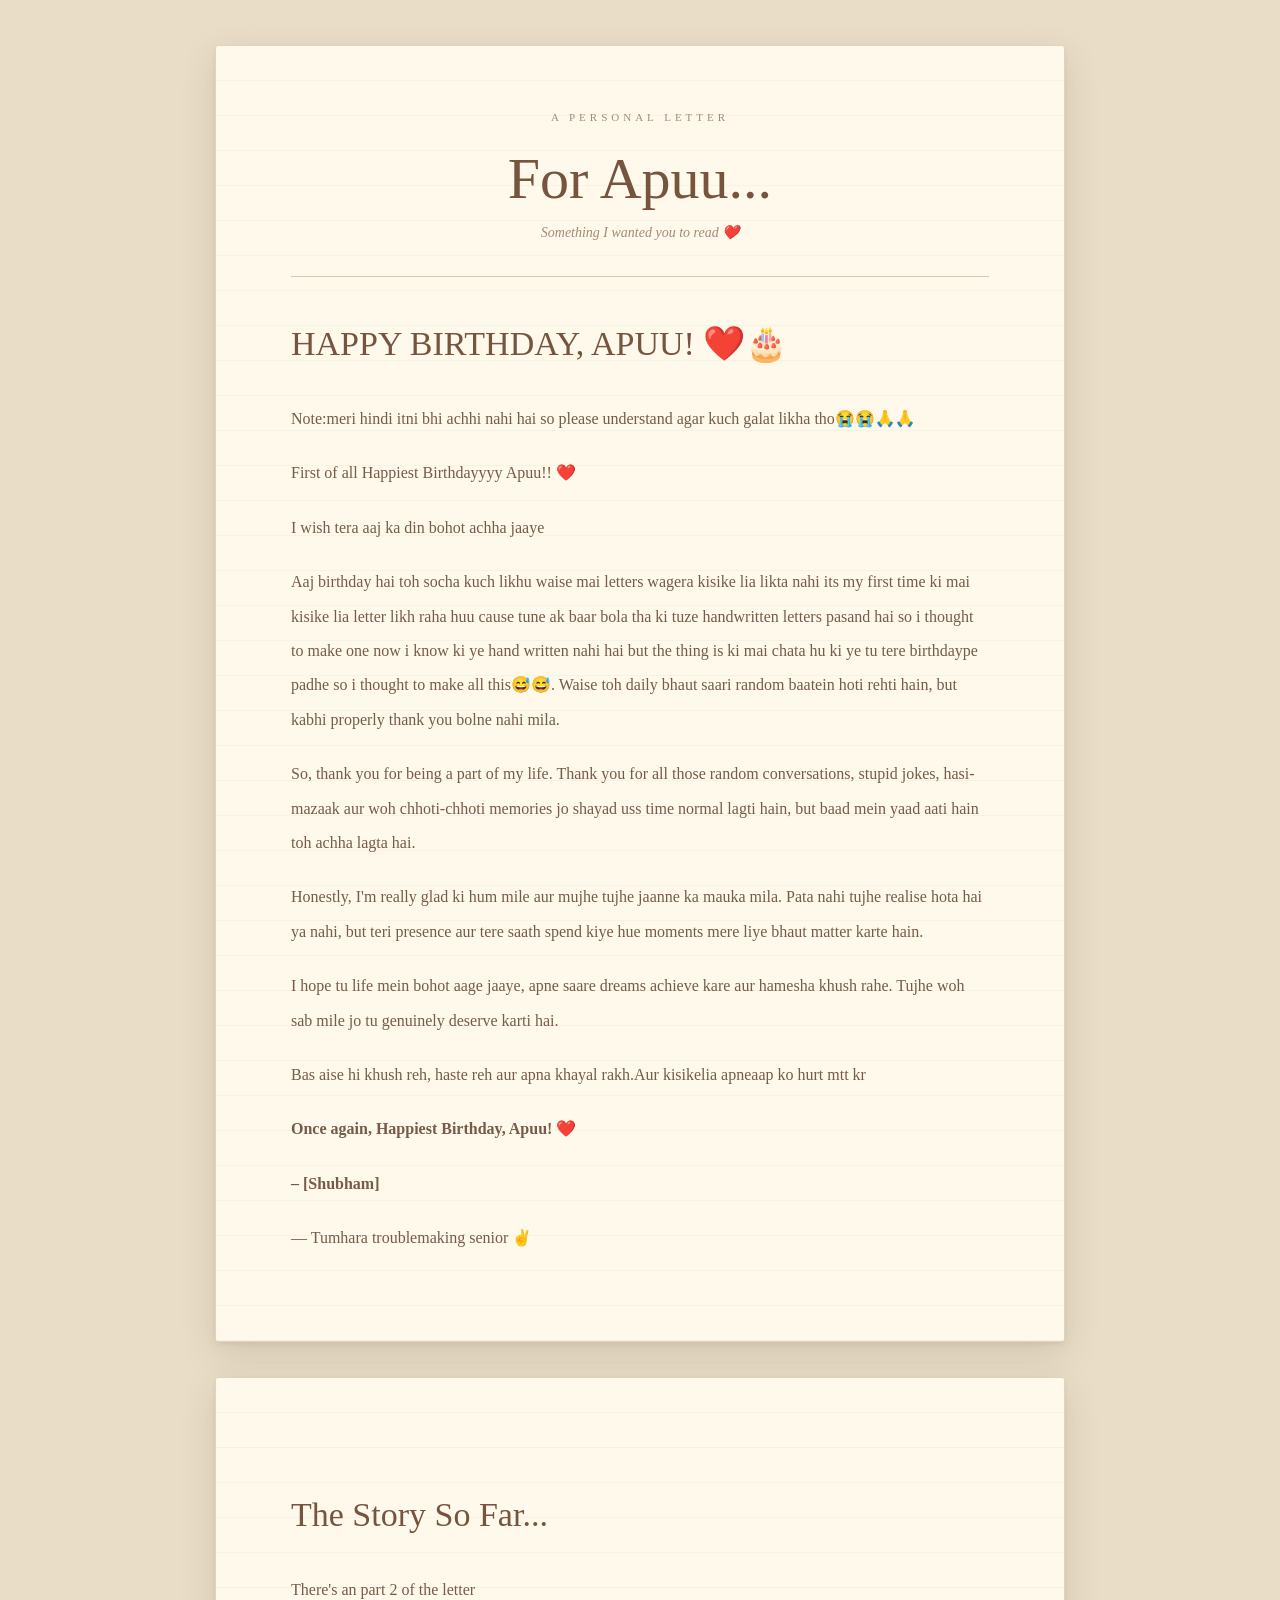
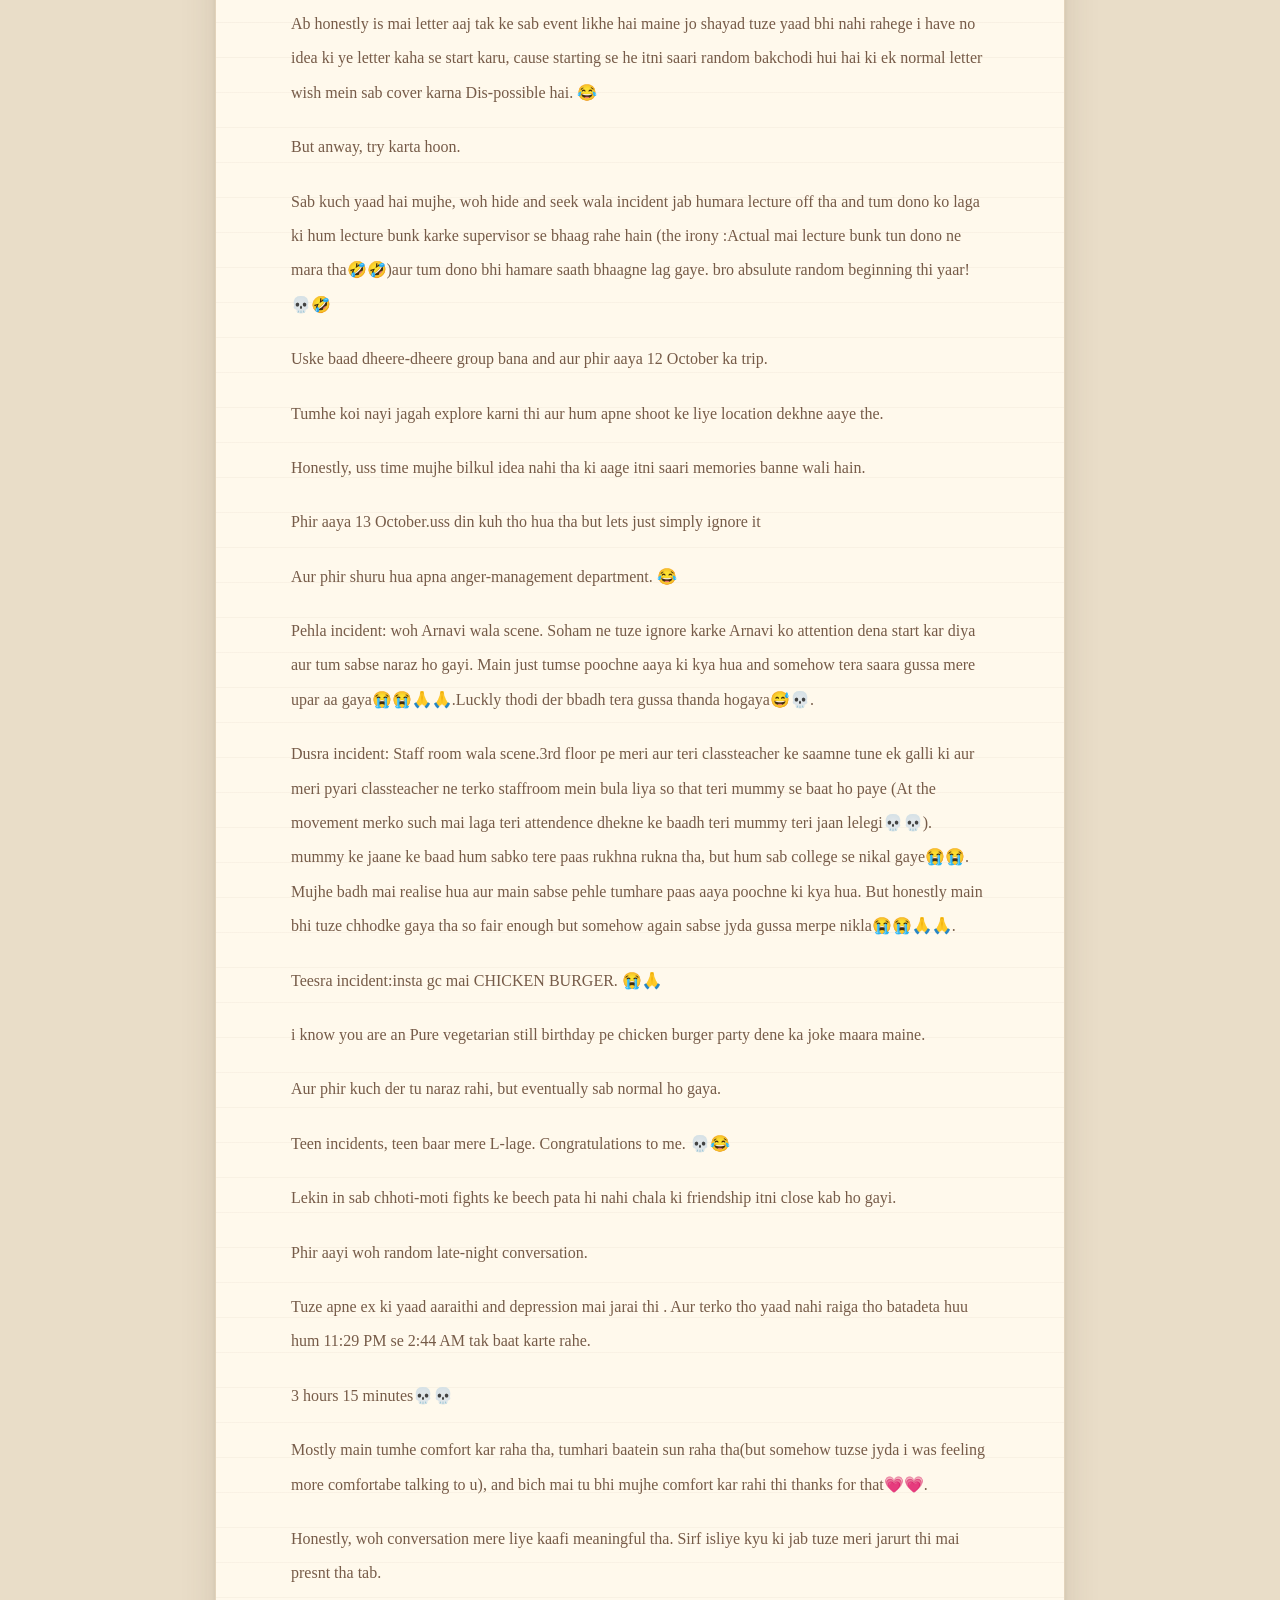
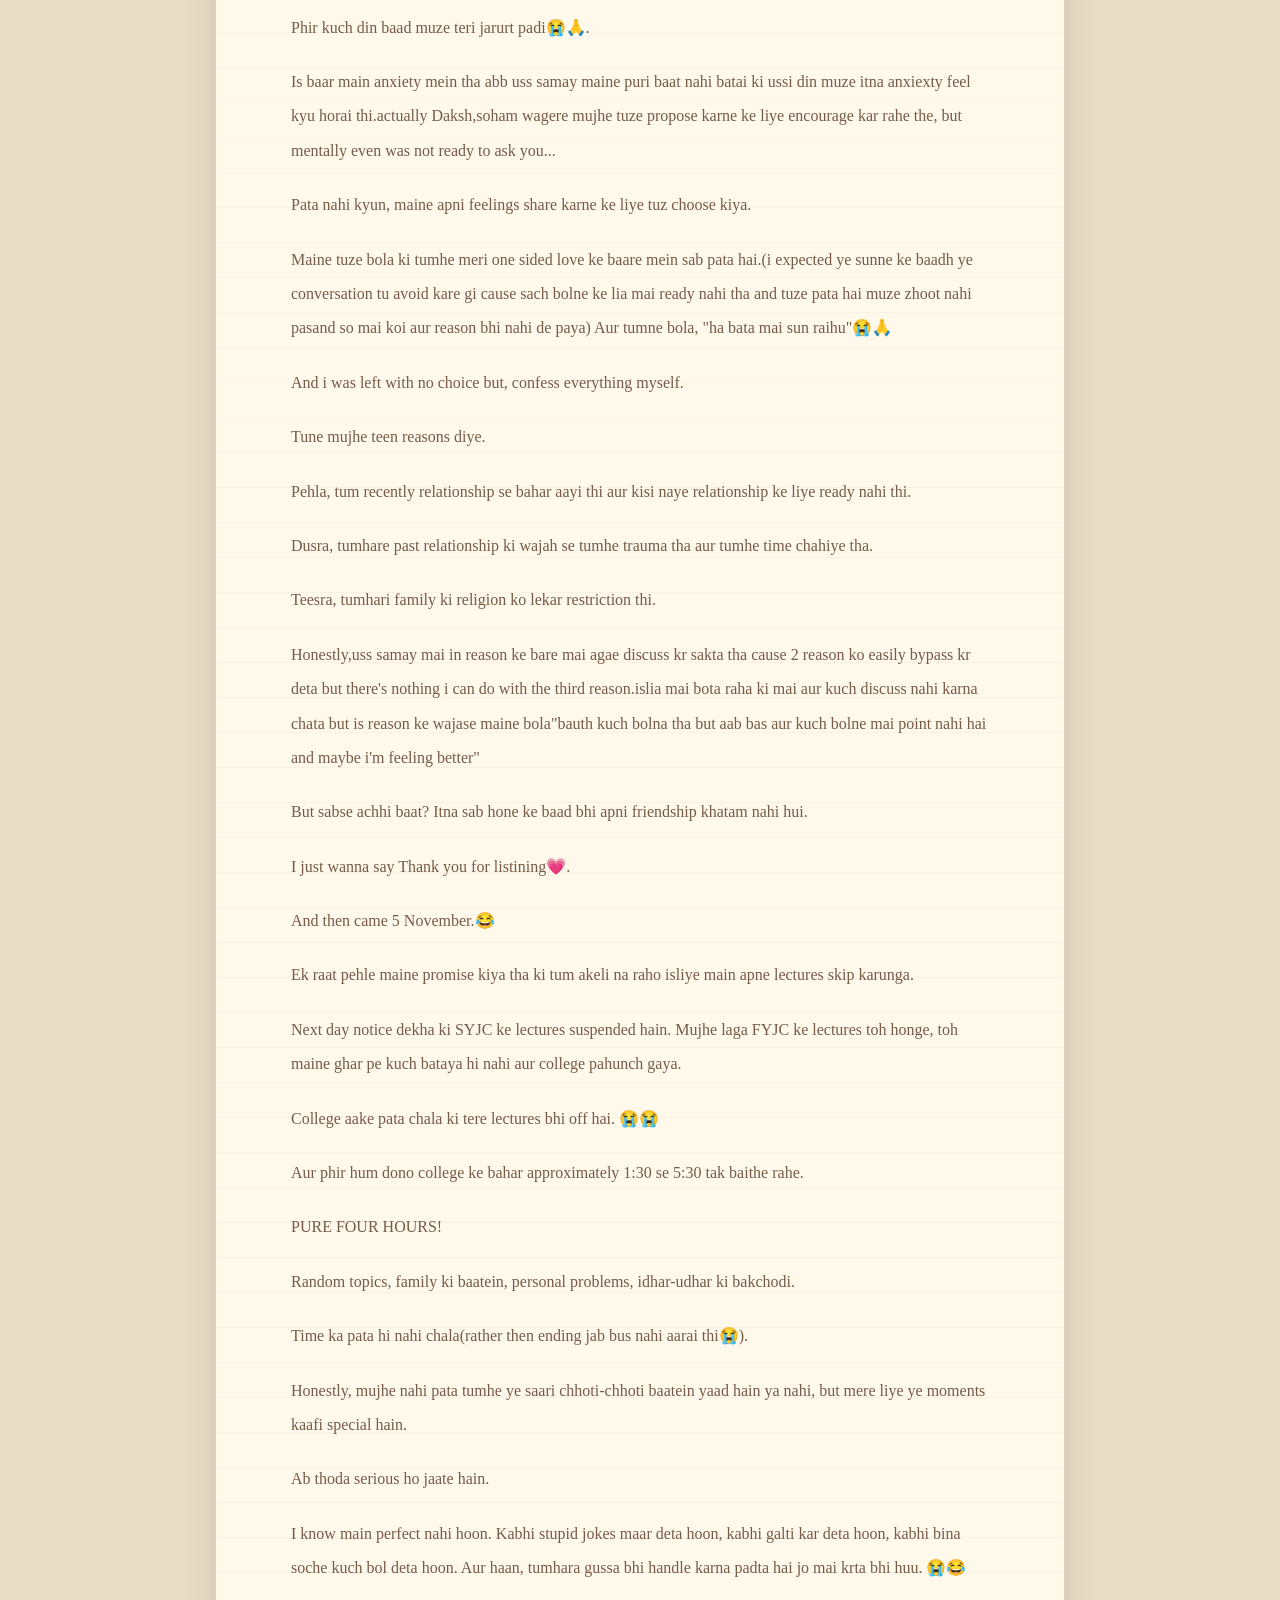
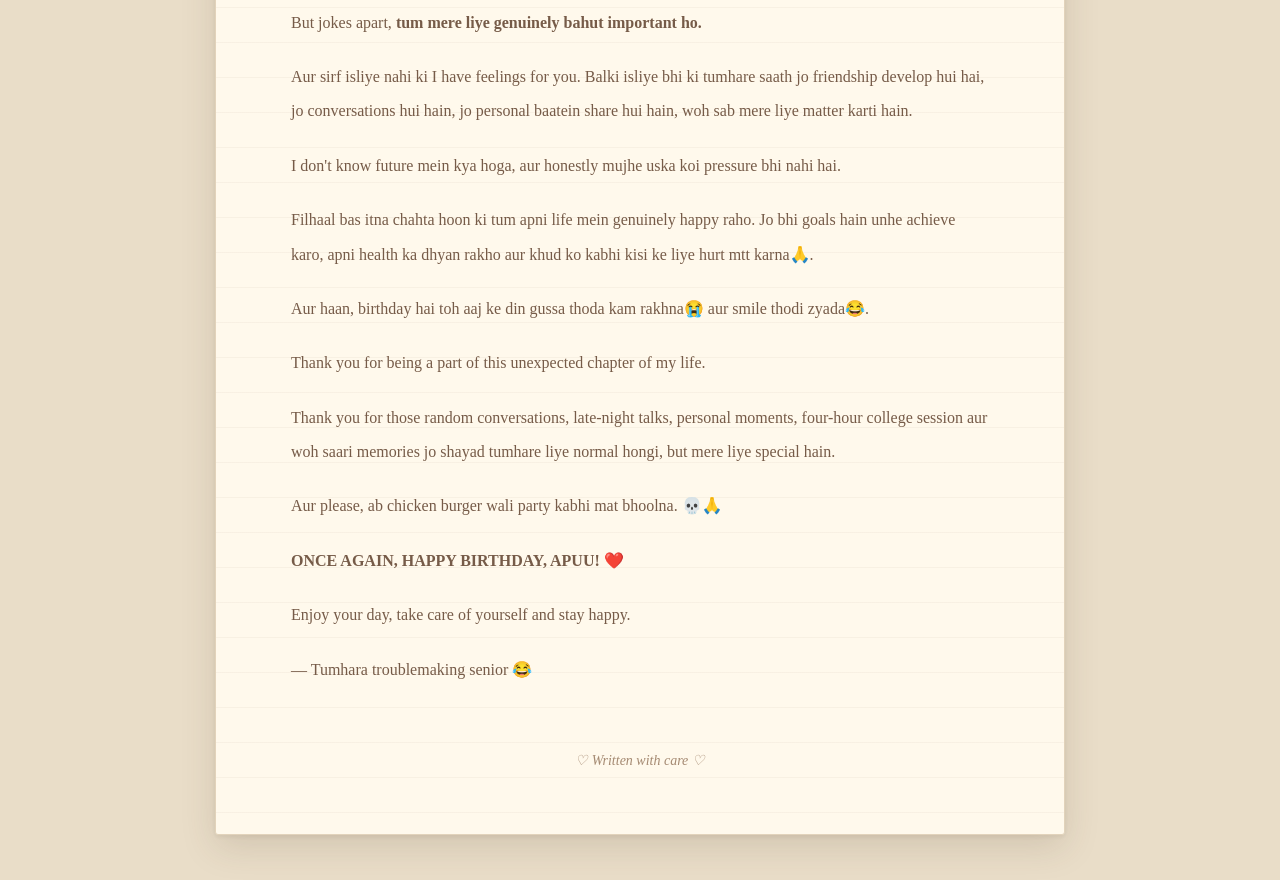
==== letter1.html @ b1f0765a "Create letter1.html" ====
<!DOCTYPE html>
<html lang="en">

<head>
    <meta charset="UTF-8">
    <meta name="viewport" content="width=device-width, initial-scale=1.0">

    <title>A Letter For Apuu ❤️</title>

    <link rel="stylesheet" href="style.css">
</head>

<body>

    

    <main class="page">

        <article class="letter birthday-page fade-in">

            <header class="letter-header">
                <p class="small-heading">A PERSONAL LETTER</p>

                <h1>For Apuu...</h1>

                <p class="subtitle">
                    Something I wanted you to read ❤️
                </p>
            </header>

            <div class="divider"></div>

            <section class="letter-content" id="letter-content">

                <!-- PART ONE: BIRTHDAY LETTER -->

                <div class="birthday-section">

                    <h2>HAPPY BIRTHDAY, APUU! ❤️🎂</h2>

                    <p>Note:meri hindi itni bhi achhi nahi hai so please understand agar kuch galat likha tho😭😭🙏🙏
                    </p>

                    <p>First of all Happiest Birthdayyyy Apuu!! ❤️</p>

                    <p>I wish tera aaj ka din bohot achha jaaye</p>

                    <p>Aaj birthday hai toh socha kuch likhu waise mai letters wagera kisike lia likta nahi its my first
                        time ki mai kisike lia letter likh raha huu cause tune ak
                        baar bola tha ki tuze handwritten letters pasand hai so i thought to make one now i know ki ye
                        hand written nahi hai but the thing is ki mai chata hu ki ye tu tere birthdaype padhe so i
                        thought to make all this😅😅. Waise toh daily bhaut saari random baatein hoti rehti hain, but
                        kabhi properly thank you bolne nahi mila.</p>

                    <p>So, thank you for being a part of my life. Thank you for all those random conversations, stupid
                        jokes, hasi-mazaak aur woh chhoti-chhoti memories jo shayad uss time normal lagti hain, but baad
                        mein yaad aati hain toh achha lagta hai.</p>

                    <p>Honestly, I'm really glad ki hum mile aur mujhe tujhe jaanne ka mauka mila. Pata nahi tujhe
                        realise hota hai ya nahi, but teri presence aur tere saath spend kiye hue moments mere liye
                        bhaut matter karte hain.</p>

                    <p>I hope tu life mein bohot aage jaaye, apne saare dreams achieve kare aur hamesha khush rahe.
                        Tujhe woh sab mile jo tu genuinely deserve karti hai.</p>

                    <p>Bas aise hi khush reh, haste reh aur apna khayal rakh.Aur kisikelia apneaap ko hurt mtt kr</p>

                    <p><strong>Once again, Happiest Birthday, Apuu! ❤️</strong></p>

                    <p><strong>– [Shubham]</strong></p>

                    <p>— Tumhara troublemaking senior ✌️</p>

                </div>

                </div>

            </section>
        </article>

        <article class="letter story-page">
            <section class="letter-content">

                <!-- PART TWO: OUR STORY -->


                <div class="story-section">

                    <h2>The Story So Far...
                    </h2>
                    </h2>There's an part 2 of the letter
                    </h2>
                    <p>Ab honestly is mai letter aaj tak ke sab event likhe hai maine jo shayad tuze yaad bhi nahi rahege i
                        have no idea ki ye letter kaha se start karu, cause starting se he itni saari random bakchodi
                        hui hai ki ek normal letter wish mein sab cover karna Dis-possible hai. 😂</p>

                    <p>But anway, try karta hoon.</p>

                    <p>Sab kuch yaad hai mujhe, woh hide and seek wala incident jab humara lecture off tha and tum dono
                        ko laga ki hum lecture bunk karke supervisor se bhaag rahe hain (the irony :Actual mai lecture
                        bunk tun dono ne mara tha🤣🤣)aur tum dono bhi hamare saath bhaagne lag gaye. bro absulute
                        random beginning thi yaar! 💀🤣</p>

                    <p>Uske baad dheere-dheere group bana and aur phir aaya 12 October ka trip.</p>

                    <p>Tumhe koi nayi jagah explore karni thi aur hum apne shoot ke liye location dekhne aaye the.</p>

                    <p>Honestly, uss time mujhe bilkul idea nahi tha ki aage itni saari memories banne wali hain.</p>

                    <p>Phir aaya 13 October.uss din kuh tho hua tha but lets just simply ignore it</p>

                    <p>Aur phir shuru hua apna anger-management department. 😂</p>

                    <p>Pehla incident: woh Arnavi wala scene. Soham ne tuze ignore karke Arnavi ko attention dena start
                        kar diya aur tum sabse naraz ho gayi. Main just tumse poochne aaya ki kya hua and somehow tera
                        saara gussa mere upar aa gaya😭😭🙏🙏.Luckly thodi der bbadh tera gussa thanda hogaya😅💀.</p>

                    <p>Dusra incident: Staff room wala scene.3rd floor pe meri aur teri classteacher ke saamne tune ek
                        galli ki aur meri pyari classteacher ne terko staffroom mein bula liya so that teri mummy se
                        baat ho paye (At the movement merko such mai laga teri attendence dhekne ke baadh teri mummy
                        teri jaan lelegi💀💀). mummy ke jaane ke baad hum sabko tere paas rukhna rukna tha, but hum sab
                        college se nikal gaye😭😭. Mujhe badh mai realise hua aur main sabse pehle tumhare paas aaya
                        poochne ki kya hua. But honestly main bhi tuze chhodke gaya tha so fair enough but somehow again
                        sabse jyda gussa merpe nikla😭😭🙏🙏.</p>

                    <p>Teesra incident:insta gc mai CHICKEN BURGER. 😭🙏</p>

                    <p>i know you are an Pure vegetarian still birthday pe chicken burger party dene ka joke maara
                        maine.</p>

                    <p>Aur phir kuch der tu naraz rahi, but eventually sab normal ho gaya.</p>

                    <p>Teen incidents, teen baar mere L-lage. Congratulations to me. 💀😂</p>

                    <p>Lekin in sab chhoti-moti fights ke beech pata hi nahi chala ki friendship itni close kab ho gayi.
                    </p>

                    <p>Phir aayi woh random late-night conversation.</p>

                    <p>Tuze apne ex ki yaad aaraithi and depression mai jarai thi . Aur terko tho yaad nahi raiga tho
                        batadeta huu hum 11:29 PM se 2:44 AM tak baat karte rahe.</p>

                    <p>3 hours 15 minutes💀💀</p>

                    <p>Mostly main tumhe comfort kar raha tha, tumhari baatein sun raha tha(but somehow tuzse jyda i was
                        feeling more comfortabe talking to u), and bich mai tu bhi mujhe comfort kar rahi thi thanks for
                        that💗💗.</p>

                    <p>Honestly, woh conversation mere liye kaafi meaningful tha. Sirf isliye kyu ki jab tuze meri
                        jarurt thi mai presnt tha tab.</p>

                    <p>Phir kuch din baad muze teri jarurt padi😭🙏.</p>

                    <p>Is baar main anxiety mein tha abb uss samay maine puri baat nahi batai ki ussi din muze itna
                        anxiexty feel kyu horai thi.actually Daksh,soham wagere mujhe tuze propose karne ke liye
                        encourage kar rahe the, but mentally even was not ready to ask you...</p>

                    <p>Pata nahi kyun, maine apni feelings share karne ke liye tuz choose kiya.</p>

                    <p>Maine tuze bola ki tumhe meri one sided love ke baare mein sab pata hai.(i expected ye sunne ke
                        baadh ye conversation tu avoid kare gi cause sach bolne ke lia mai ready nahi tha and tuze pata
                        hai muze zhoot nahi pasand so mai koi aur reason bhi nahi de paya) Aur tumne bola, "ha bata mai
                        sun raihu"😭🙏</p>

                    <p>And i was left with no choice but, confess everything myself.</p>

                    <p>Tune mujhe teen reasons diye.</p>

                    <p>Pehla, tum recently relationship se bahar aayi thi aur kisi naye relationship ke liye ready nahi
                        thi.</p>

                    <p>Dusra, tumhare past relationship ki wajah se tumhe trauma tha aur tumhe time chahiye tha.</p>

                    <p>Teesra, tumhari family ki religion ko lekar restriction thi.</p>

                    <p>Honestly,uss samay mai in reason ke bare mai agae discuss kr sakta tha cause 2 reason ko easily
                        bypass kr deta but there's nothing i can do with the third reason.islia mai bota raha ki mai aur
                        kuch discuss nahi karna chata but is reason ke wajase maine bola"bauth kuch bolna tha but aab
                        bas aur kuch bolne mai point nahi hai and maybe i'm feeling better"</p>

                    <p>But sabse achhi baat? Itna sab hone ke baad bhi apni friendship khatam nahi hui.</p>

                    <p>I just wanna say Thank you for listining💗.</p>

                    <p>And then came 5 November.😂</p>

                    <p>Ek raat pehle maine promise kiya tha ki tum akeli na raho isliye main apne lectures skip karunga.
                    </p>

                    <p>Next day notice dekha ki SYJC ke lectures suspended hain. Mujhe laga FYJC ke lectures toh honge,
                        toh maine ghar pe kuch bataya hi nahi aur college pahunch gaya.</p>

                    <p>College aake pata chala ki tere lectures bhi off hai. 😭😭</p>

                    <p>Aur phir hum dono college ke bahar approximately 1:30 se 5:30 tak baithe rahe.</p>

                    <p>PURE FOUR HOURS!</p>

                    <p>Random topics, family ki baatein, personal problems, idhar-udhar ki bakchodi.</p>

                    <p>Time ka pata hi nahi chala(rather then ending jab bus nahi aarai thi😭).</p>

                    <p>Honestly, mujhe nahi pata tumhe ye saari chhoti-chhoti baatein yaad hain ya nahi, but mere liye
                        ye moments kaafi special hain.</p>

                    <p>Ab thoda serious ho jaate hain.</p>

                    <p>I know main perfect nahi hoon. Kabhi stupid jokes maar deta hoon, kabhi galti kar deta hoon,
                        kabhi bina soche kuch bol deta hoon. Aur haan, tumhara gussa bhi handle karna padta hai jo mai
                        krta bhi huu. 😭😂</p>

                    <p>But jokes apart, <strong>tum mere liye genuinely bahut important ho.</strong></p>

                    <p>Aur sirf isliye nahi ki I have feelings for you. Balki isliye bhi ki tumhare saath jo friendship
                        develop hui hai, jo conversations hui hain, jo personal baatein share hui hain, woh sab mere
                        liye matter karti hain.</p>

                    <p>I don't know future mein kya hoga, aur honestly mujhe uska koi pressure bhi nahi hai.</p>

                    <p>Filhaal bas itna chahta hoon ki tum apni life mein genuinely happy raho. Jo bhi goals hain unhe
                        achieve karo, apni health ka dhyan rakho aur khud ko kabhi kisi ke liye hurt mtt karna🙏.</p>

                    <p>Aur haan, birthday hai toh aaj ke din gussa thoda kam rakhna😭 aur smile thodi zyada😂.</p>

                    <p>Thank you for being a part of this unexpected chapter of my life.</p>

                    <p>Thank you for those random conversations, late-night talks, personal moments, four-hour college
                        session aur woh saari memories jo shayad tumhare liye normal hongi, but mere liye special hain.
                    </p>

                    <p>Aur please, ab chicken burger wali party kabhi mat bhoolna. 💀🙏</p>

                    <p><strong>ONCE AGAIN, HAPPY BIRTHDAY, APUU! ❤️</strong></p>

                    <p>Enjoy your day, take care of yourself and stay happy.</p>

                    <p>— Tumhara troublemaking senior 😂</p>

                </div>


            </section>

            <footer class="letter-footer">
                <p>♡ Written with care ♡</p>
            </footer>

        </article>

    </main>

    <script src="script.js"></script>

</body>

</html>
---- style.css ----
/* =====================================
   APUU BIRTHDAY LETTER
   HANDWRITTEN PAPER DESIGN
===================================== */

/* RESET */

* {
    margin: 0;
    padding: 0;
    box-sizing: border-box;
}

/* PAGE BACKGROUND */

body {
    min-height: 100vh;
    padding: 45px 18px;

    background: #e9ddc8;

    font-family: Georgia, serif;
    color: #765b48;
}

/* MAIN CONTAINER */

.page {
    width: 100%;
    max-width: 850px;
    margin: 0 auto;
}

/* LETTER PAPER */

.letter {
    position: relative;

    width: 100%;
    padding: 65px 75px;

    background-color: #fff9ec;

    background-image:
        repeating-linear-gradient(
            transparent,
            transparent 34px,
            rgba(151, 126, 101, 0.12) 35px
        );

    border: 1px solid #e2d3bb;

    border-radius: 3px;

    box-shadow:
        0 12px 35px rgba(80, 58, 37, 0.15),
        0 2px 5px rgba(80, 58, 37, 0.08);
}

/* LETTER HEADER */

.letter-header {
    text-align: center;
    margin-bottom: 35px;
}

.small-heading {
    font-size: 11px;
    letter-spacing: 4px;
    color: #a58a72;
    margin-bottom: 22px;
}

.letter-header h1 {
    font-family: Georgia, serif;
    font-size: 58px;
    font-weight: normal;
    color: #76543e;
    margin-bottom: 12px;
}

.subtitle {
    font-size: 14px;
    color: #a58a72;
    font-style: italic;
}

/* DIVIDER */

.divider {
    width: 100%;
    height: 1px;
    background: #d9c7ac;
    margin: 30px 0;
}

/* LETTER CONTENT */

.letter-content {
    font-size: 16px;
    line-height: 2.15;
}

.letter-content h2 {
 font-family: Georgia, serif;
    font-size: 34px;
    font-weight: normal;
    color: #76543e;
    margin-bottom: 22px;
}

.letter-content p {
    margin-bottom: 20px;
}

/* STORY SECTION */

.story-section {
    margin-top: 35px;
}

/* FOOTER */

.letter-footer {
    text-align: center;
    margin-top: 45px;
    padding-top: 20px;

    color: #a58a72;
    font-size: 14px;
    font-style: italic;
}

/* FADE-IN ANIMATION */

.fade-in {
    animation: fadeIn 1.8s ease forwards;
}

@keyframes fadeIn {
    from {
        opacity: 0;
        transform: translateY(15px);
    }

    to {
        opacity: 1;
        transform: translateY(0);
    }
}

/* MOBILE RESPONSIVENESS */

@media (max-width: 600px) {

    body {
        padding: 18px 10px;
    }

    .letter {
        padding: 38px 24px;
    }

    .letter-header h1 {
        font-size: 44px;
    }

    .letter-content {
        font-size: 14px;
        line-height: 2;
    }

    .letter-content h2 {
        font-size: 29px;
    }

}
/* PAGE 2 - SCROLL REVEAL */
.story-page {
    margin-top: 35px;
    opacity: 0;
    transform: translateY(45px);
    transition:
        opacity 1.2s ease,
        transform 1.2s ease;
}

.story-page.reveal {
    opacity: 1;
    transform: translateY(0);
}
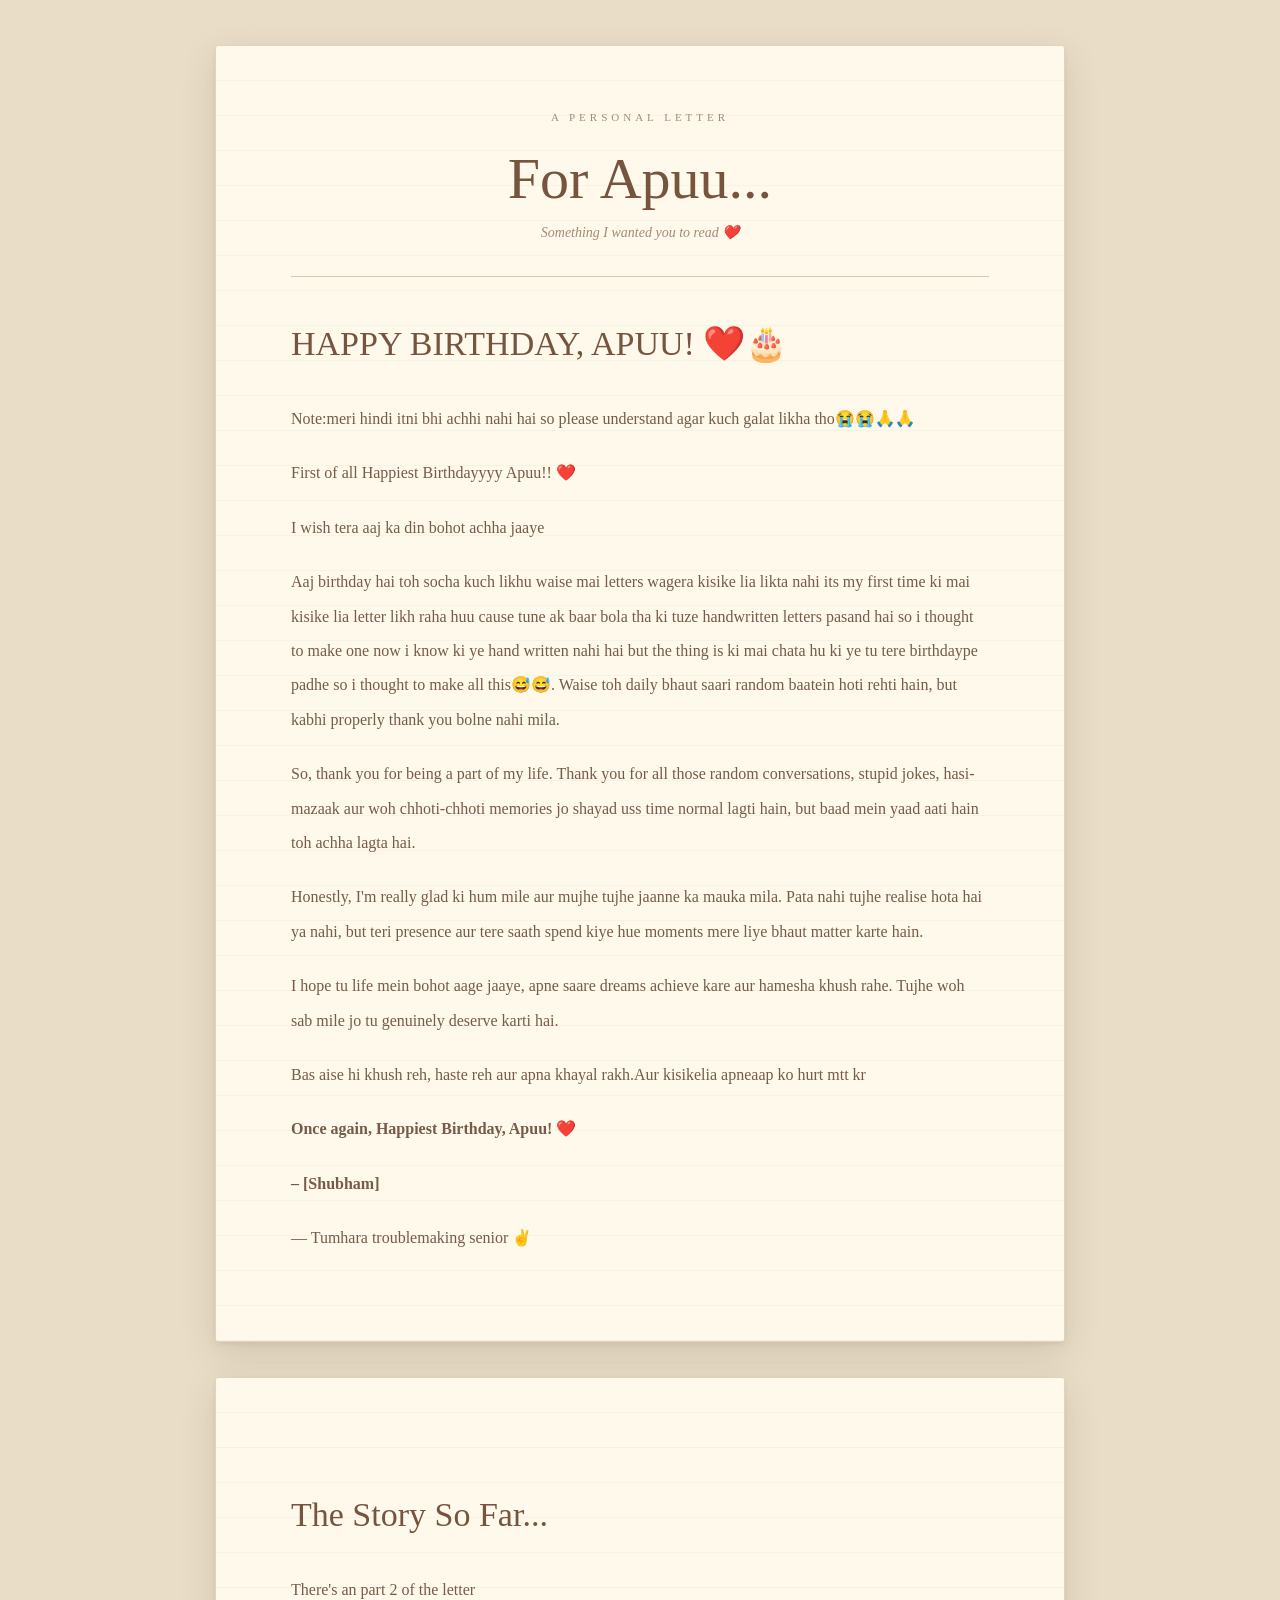
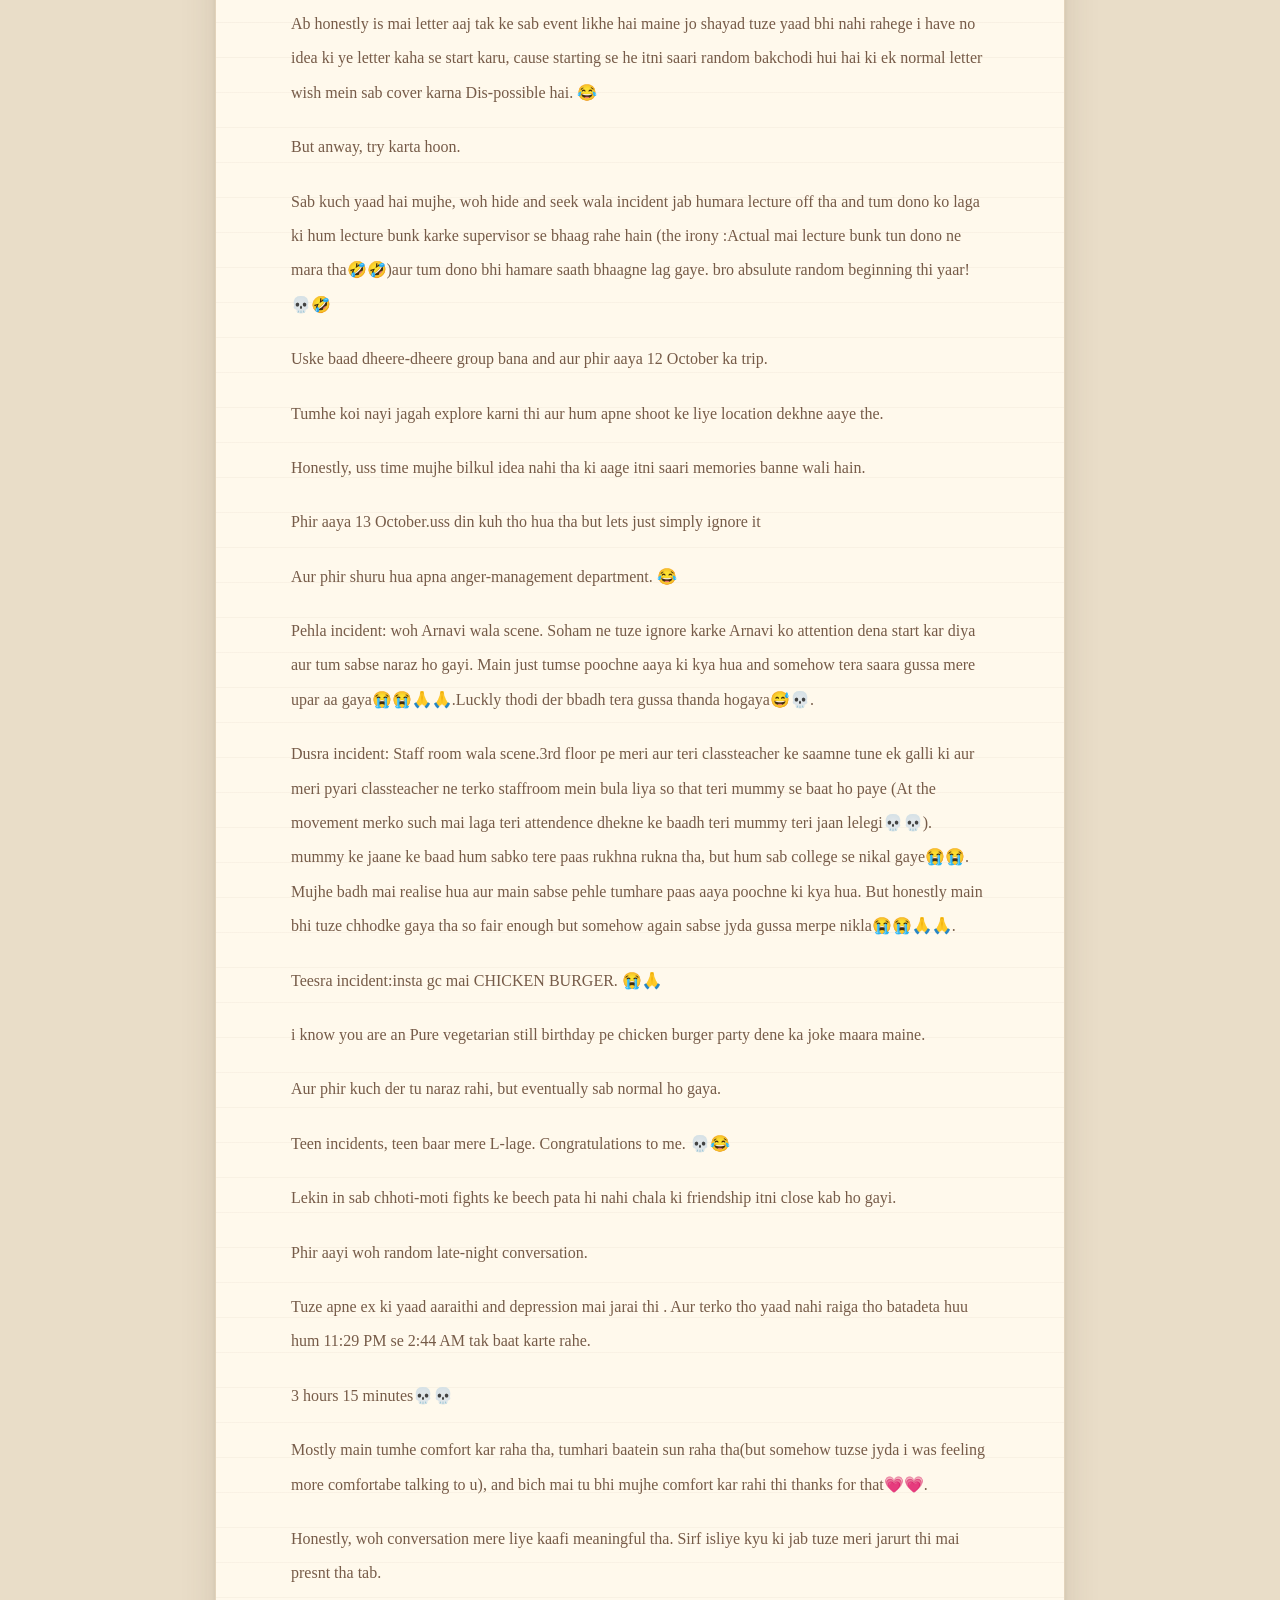
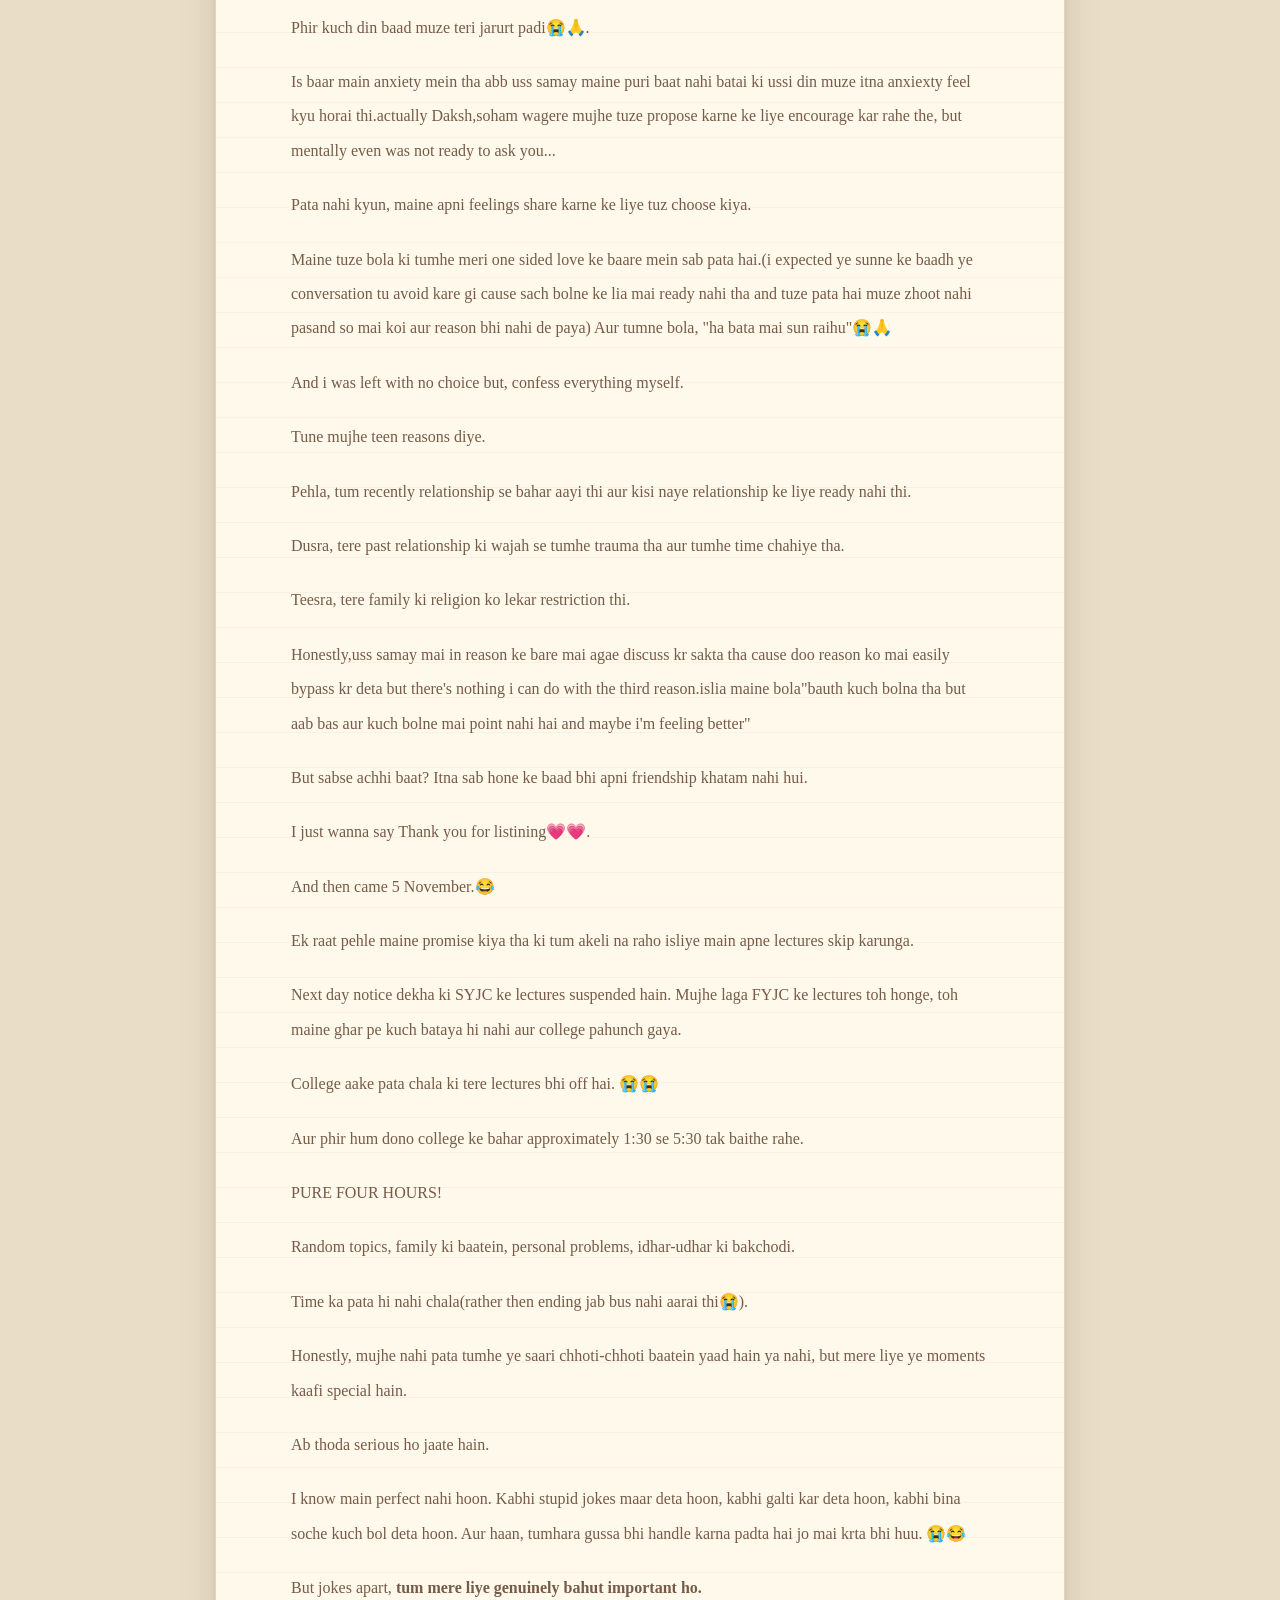
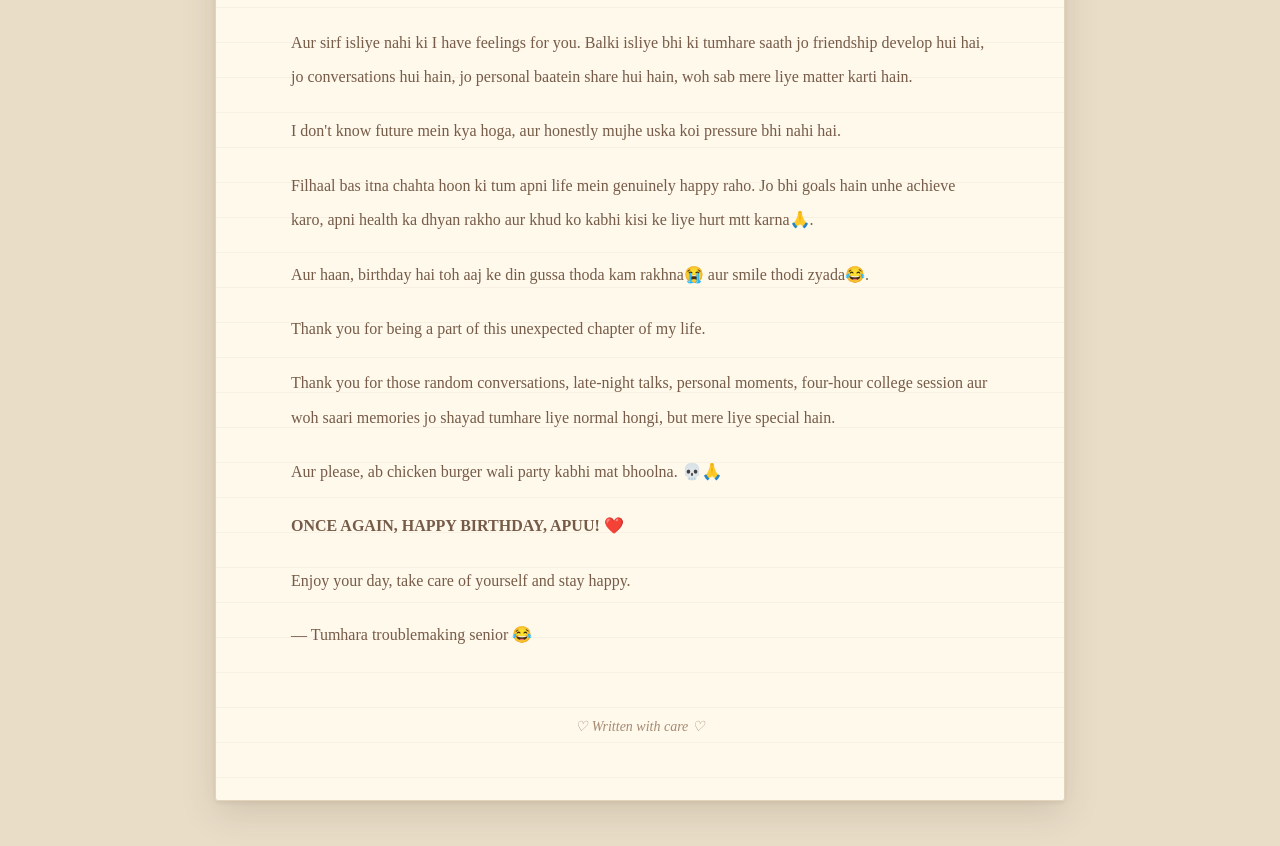
==== commit 0ca488d5: "Update letter1.html" ====
--- a/letter1.html
+++ b/letter1.html
@@ -169,18 +169,17 @@
                     <p>Pehla, tum recently relationship se bahar aayi thi aur kisi naye relationship ke liye ready nahi
                         thi.</p>
 
-                    <p>Dusra, tumhare past relationship ki wajah se tumhe trauma tha aur tumhe time chahiye tha.</p>
-
-                    <p>Teesra, tumhari family ki religion ko lekar restriction thi.</p>
-
-                    <p>Honestly,uss samay mai in reason ke bare mai agae discuss kr sakta tha cause 2 reason ko easily
-                        bypass kr deta but there's nothing i can do with the third reason.islia mai bota raha ki mai aur
-                        kuch discuss nahi karna chata but is reason ke wajase maine bola"bauth kuch bolna tha but aab
+                    <p>Dusra, tere past relationship ki wajah se tumhe trauma tha aur tumhe time chahiye tha.</p>
+
+                    <p>Teesra, tere family ki religion ko lekar restriction thi.</p>
+
+                    <p>Honestly,uss samay mai in reason ke bare mai agae discuss kr sakta tha cause doo reason ko mai easily
+                        bypass kr deta but there's nothing i can do with the third reason.islia maine bola"bauth kuch bolna tha but aab
                         bas aur kuch bolne mai point nahi hai and maybe i'm feeling better"</p>
 
                     <p>But sabse achhi baat? Itna sab hone ke baad bhi apni friendship khatam nahi hui.</p>
 
-                    <p>I just wanna say Thank you for listining💗.</p>
+                    <p>I just wanna say Thank you for listining💗💗.</p>
 
                     <p>And then came 5 November.😂</p>
 
